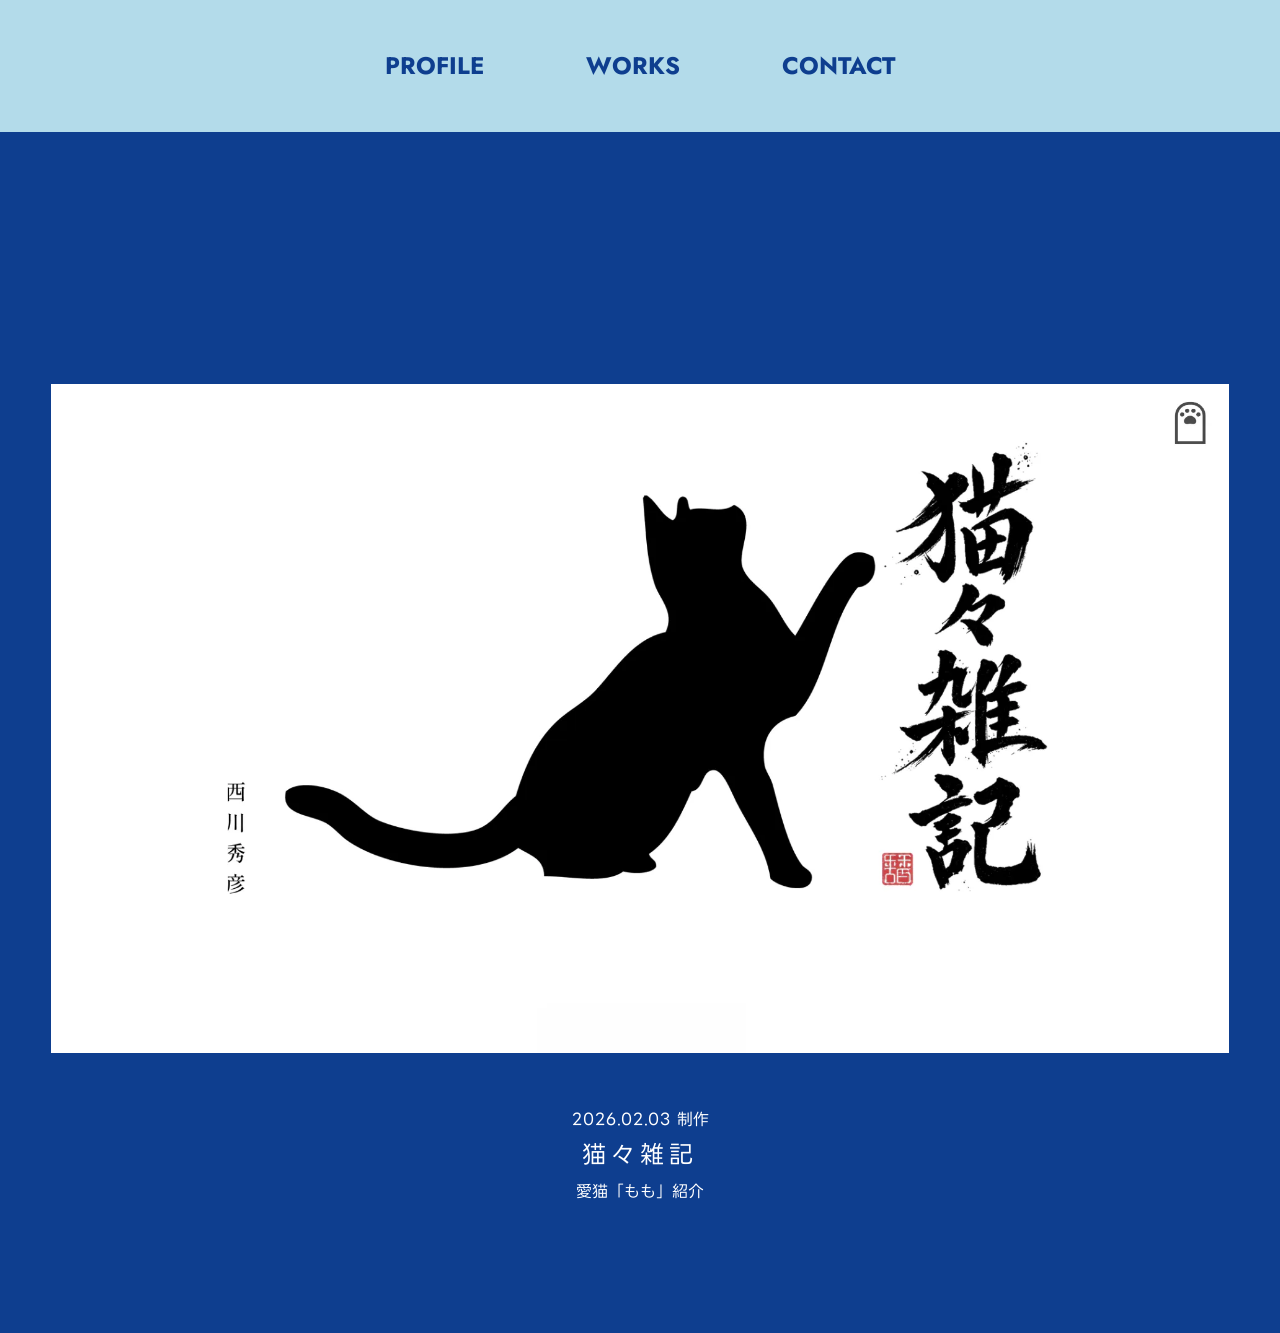
==== index3.html @ a08f2c5a "Add files via upload" ====
<!DOCTYPE html>
<html lang="ja">
<head>
    <meta charset="UTF-8">
    <meta name="viewport" content="width=device-width, initial-scale=1.0">
    <title>猫々雑記 portfolio</title>
    <link rel="stylesheet" href="destyle.css">
    <link rel="stylesheet" href="style.css">
    
    <link rel="preconnect" href="https://fonts.googleapis.com">
    <link rel="preconnect" href="https://fonts.gstatic.com" crossorigin>
    <link href="https://fonts.googleapis.com/css2?family=Jost:ital,wght@0,100..900;1,100..900&display=swap" rel="stylesheet">
    
    <link rel="preconnect" href="https://fonts.googleapis.com">
    <link rel="preconnect" href="https://fonts.gstatic.com" crossorigin>
    <link href="https://fonts.googleapis.com/css2?family=Jost:ital,wght@0,100..900;1,100..900&family=LINE+Seed+JP&display=swap" rel="stylesheet">
</head>
<body>
    <header>
        <div><a href="index.html#PROFILE">PROFILE</a></div>
        <div><a href="index.html#WORKS">WORKS</a></div>
        <div><a href="index.html#CONTACT">CONTACT</a></div>
    </header>
    <main>
        <a href="https://trim-d.com/momo/index.html" target="_blank"><img src="img/img002.webp"  class="imge2"></a>
        <div class="work2">
            <p>2026.02.03&nbsp;制作</p>
            <p class="title">猫々雑記</p>
            <p>愛猫「もも」紹介</p>
        </div>
    </main>
    <!-- スマホでもホバーさせる一行 -->
    <script>document.addEventListener('touchstart', function(){}, {passive: true});</script>
</body>
</html>
---- destyle.css ----
/*! destyle.css v4.0.1 | MIT License | https://github.com/nicolas-cusan/destyle.css */

/* Reset box-model and set borders */
/* ============================================ */

*,
::before,
::after {
  box-sizing: border-box;
  border-style: solid;
  border-width: 0;
  min-width: 0;
}

/* Document */
/* ============================================ */

/**
 * 1. Correct the line height in all browsers.
 * 2. Prevent adjustments of font size after orientation changes in iOS.
 * 3. Remove gray overlay on links for iOS.
 */

html {
  line-height: 1.15; /* 1 */
  -webkit-text-size-adjust: 100%; /* 2 */
  -webkit-tap-highlight-color: transparent; /* 3*/
}

/* Sections */
/* ============================================ */

/**
 * Remove the margin in all browsers.
 */

body {
  margin: 0;
}

/**
 * Render the `main` element consistently in IE.
 */

main {
  display: block;
}

/* Vertical rhythm */
/* ============================================ */

p,
table,
blockquote,
address,
pre,
iframe,
form,
figure,
dl {
  margin: 0;
}

/* Headings */
/* ============================================ */

h1,
h2,
h3,
h4,
h5,
h6 {
  font-size: inherit;
  font-weight: inherit;
  margin: 0;
}

/* Lists (enumeration) */
/* ============================================ */

ul,
ol {
  margin: 0;
  padding: 0;
  list-style: none;
}

/* Lists (definition) */
/* ============================================ */

dt {
  font-weight: bold;
}

dd {
  margin-left: 0;
}

/* Grouping content */
/* ============================================ */

/**
 * 1. Add the correct box sizing in Firefox.
 * 2. Show the overflow in Edge and IE.
 */

hr {
  box-sizing: content-box; /* 1 */
  height: 0; /* 1 */
  overflow: visible; /* 2 */
  border-top-width: 1px;
  margin: 0;
  clear: both;
  color: inherit;
}

/**
 * 1. Correct the inheritance and scaling of font size in all browsers.
 * 2. Correct the odd `em` font sizing in all browsers.
 */

pre {
  font-family: monospace, monospace; /* 1 */
  font-size: inherit; /* 2 */
}

address {
  font-style: inherit;
}

/* Text-level semantics */
/* ============================================ */

/**
 * Remove the gray background on active links in IE 10.
 */

a {
  background-color: transparent;
  text-decoration: none;
  color: inherit;
}

/**
 * 1. Remove the bottom border in Chrome 57-
 * 2. Add the correct text decoration in Chrome, Edge, IE, Opera, and Safari.
 */

abbr[title] {
  text-decoration: underline dotted; /* 2 */
}

/**
 * Add the correct font weight in Chrome, Edge, and Safari.
 */

b,
strong {
  font-weight: bolder;
}

/**
 * 1. Correct the inheritance and scaling of font size in all browsers.
 * 2. Correct the odd `em` font sizing in all browsers.
 */

code,
kbd,
samp {
  font-family: monospace, monospace; /* 1 */
  font-size: inherit; /* 2 */
}

/**
 * Add the correct font size in all browsers.
 */

small {
  font-size: 80%;
}

/**
 * Prevent `sub` and `sup` elements from affecting the line height in
 * all browsers.
 */

sub,
sup {
  font-size: 75%;
  line-height: 0;
  position: relative;
  vertical-align: baseline;
}

sub {
  bottom: -0.25em;
}

sup {
  top: -0.5em;
}

/* Replaced content */
/* ============================================ */

/**
 * Prevent vertical alignment issues.
 */

svg,
img,
embed,
object,
iframe {
  vertical-align: bottom;
}

/* Forms */
/* ============================================ */

/**
 * Reset form fields to make them styleable.
 * 1. Make form elements stylable across systems iOS especially.
 * 2. Inherit text-transform from parent.
 */

button,
input,
optgroup,
select,
textarea {
  -webkit-appearance: none; /* 1 */
  appearance: none;
  vertical-align: middle;
  color: inherit;
  font: inherit;
  background: transparent;
  padding: 0;
  margin: 0;
  border-radius: 0;
  text-align: inherit;
  text-transform: inherit; /* 2 */
}

/**
 * Correct cursors for clickable elements.
 */

button,
[type="button"],
[type="reset"],
[type="submit"] {
  cursor: pointer;
}

button:disabled,
[type="button"]:disabled,
[type="reset"]:disabled,
[type="submit"]:disabled {
  cursor: default;
}

/**
 * Improve outlines for Firefox and unify style with input elements & buttons.
 */

:-moz-focusring {
  outline: auto;
}

select:disabled {
  opacity: inherit;
}

/**
 * Remove padding
 */

option {
  padding: 0;
}

/**
 * Reset to invisible
 */

fieldset {
  margin: 0;
  padding: 0;
  min-width: 0;
}

legend {
  padding: 0;
}

/**
 * Add the correct vertical alignment in Chrome, Firefox, and Opera.
 */

progress {
  vertical-align: baseline;
}

/**
 * Remove the default vertical scrollbar in IE 10+.
 */

textarea {
  overflow: auto;
}

/**
 * Correct the cursor style of increment and decrement buttons in Chrome.
 */

[type="number"]::-webkit-inner-spin-button,
[type="number"]::-webkit-outer-spin-button {
  height: auto;
}

/**
 * Correct the outline style in Safari.
 */

[type="search"] {
  outline-offset: -2px; /* 1 */
}

/**
 * Remove the inner padding in Chrome and Safari on macOS.
 */

[type="search"]::-webkit-search-decoration {
  -webkit-appearance: none;
}

/**
 * 1. Correct the inability to style clickable types in iOS and Safari.
 * 2. Fix font inheritance.
 */

::-webkit-file-upload-button {
  -webkit-appearance: button; /* 1 */
  font: inherit; /* 2 */
}

/**
 * Fix appearance for Firefox
 */
[type="number"] {
  -moz-appearance: textfield;
}

/**
 * Clickable labels
 */

label[for] {
  cursor: pointer;
}

/* Interactive */
/* ============================================ */

/*
 * Add the correct display in Edge, IE 10+, and Firefox.
 */

details {
  display: block;
}

/*
 * Add the correct display in all browsers.
 */

summary {
  display: list-item;
}

/*
 * Remove outline for editable content.
 */

[contenteditable]:focus {
  outline: auto;
}

/* Tables */
/* ============================================ */

/**
1. Correct table border color inheritance in all Chrome and Safari.
*/

table {
  border-color: inherit; /* 1 */
  border-collapse: collapse;
}

caption {
  text-align: left;
}

td,
th {
  vertical-align: top;
  padding: 0;
}

th {
  text-align: left;
  font-weight: bold;
}
---- style.css ----
/* .jost-<uniquifier> {
  font-family: "Jost", sans-serif;
  font-optical-sizing: auto;
  font-weight: <weight>;
  font-style: normal;
} */
.line-seed-jp-regular {
  font-family: "LINE Seed JP", sans-serif;
  font-weight: 400;
  font-style: normal;
}


header {
  display: flex;
  justify-content: center;
  gap: 8%;
  font-family: "Jost", sans-serif;
  font-optical-sizing: auto;
  font-weight: bold;
  font-size: 24px;
  text-align: center;
  color: #0E3E8F;
  background-color: #B3DBEA;
  padding-top: 52px;
  padding-bottom: 52px;
  position: fixed; 
  width: 100%;
  z-index: 1000; /* ヘッダーを最前面に */
}
main {
  background-color: #0E3E8F;
  padding-top: 128px;
}
.for {
  background-color: #0E3E8F;
  padding-bottom: 128px;
}
.PROFILE {
  /* background-color: #0E3E8F; */
  color: #B3DBEA;
  font-family: "Jost", sans-serif;
  font-optical-sizing: auto;
  font-weight: bold;
  font-size: 64px;
  text-align: center;
  padding-top: 128px;
}
h2 {
  /* background-color: #0E3E8F; */
  color: #B3DBEA;
  font-family: "Jost", sans-serif;
  font-optical-sizing: auto;
  font-weight: bold;
  font-size: 64px;
  text-align: center;
  padding-top: 128px;
}
.character {
  display: flex;
  justify-content: center;
  padding-top: 48px;
}
h3 {
  font-family: "LINE Seed JP", sans-serif;
  font-weight: 400;
  font-style: normal;
  font-size: 24px;
  color: #ffffff;
  text-align: center;
  letter-spacing: 0.3em;
  padding-top: 64px;
}
.wide {
  font-family: "LINE Seed JP", sans-serif;
  font-weight: 400;
  font-style: normal;
  font-size: 16px;
  color: #ffffff;
  text-align: center;
  letter-spacing: 0.3em;
  line-height: 2;
  padding-top: 32px;
  margin-left: 4%;
  margin-right: 4%;
}
.narrow {
  font-family: "LINE Seed JP", sans-serif;
  font-weight: 400;
  font-style: normal;
  font-size: 16px;
  color: #ffffff;
  text-align: center;
  letter-spacing: 0.3em;
  line-height: 2;
  padding-top: 32px;
  margin-left: 4%;
  margin-right: 4%;
}
@media screen and (max-width: 700px) {
  .wide {
    display: none;
  }
}
@media screen and (min-width: 700px) {
  .narrow {
    display: none;
  }
  .for {
  background-color: #0E3E8F;
  padding-bottom: 600px;
  }
}
.work {
  font-family: "LINE Seed JP", sans-serif;
  font-weight: 400;
  font-style: normal;
  font-size: 16px;
  color: #ffffff;
  text-align: center;
  line-height: 1.8;
}
.work2 {
  font-family: "LINE Seed JP", sans-serif;
  font-weight: 400;
  font-style: normal;
  font-size: 16px;
  color: #ffffff;
  text-align: center;
  line-height: 1.8;
  padding-bottom: 128px;
}
.title {
  font-size: 24px;
  letter-spacing: 0.2em;
}
.works {
  margin: 48px;
  border: 1px solid #ffffff;
	width: 300px;
	height: 300px;
}
.workss {
  display: flex;
  justify-content: space-evenly;
  flex-wrap: wrap;
}
h4 {
  color: #ffffff;
  font-family: "Jost", sans-serif;
  font-optical-sizing: auto;
  font-weight: 500;
  font-size: 32px;
  text-align: center;
  padding-top: 48px;
  letter-spacing: 0.2em;
}
.mail {
  display: flex;
  justify-content: center;
  padding-top: 48px;
}
.line {
  display: flex;
  justify-content: center;
  margin-top: 48px;
  background: linear-gradient(
    to bottom,
    #0E3E8F 0%,
    #0E3E8F 30%,
    #B3DBEA 30%,
    #B3DBEA 100%
  );
  padding-bottom: 60px;
}




/* contact全体のスタイルを統一 */
/* CSSにおける* { }は、ウェブページ内のすべてのHTML要素にスタイルを適用する「ユニバーサルセレクター」です。 */
* {
    box-sizing: border-box; /* これで padding, border を含めたサイズ計算をする */
    margin: 0;
    padding: 0;
}

body {
  font-family: "LINE Seed JP", sans-serif;
  font-weight: 400;
  font-style: normal;
  text-align: center;
  margin: 0;
  padding: 0;
  overflow-x: hidden;/* hoverで増えた分をはみ出さない様にする */
}

/* フォームのタイトル */
h5 {
  margin-top: 64px;
  margin-bottom: 16px;
  font-size: 24px;
  color: rgb(255, 255, 255);
  letter-spacing: 0.3em;
}

/* フォーム全体のスタイル */
form {
  background-color: rgb(255, 255, 255);
  padding: 20px;
  width: 90%;
  max-width: 400px;
  margin: auto;
  border-radius: 10px;
  text-align: left;
}

/* ラベルのスタイル */
label {
  display: block;
  margin-top: 10px;
  font-weight: 600;
  color: #0E3E8F;
}

/* 入力欄のスタイル */
input, textarea {
  width: 100%; /* box-sizingが適用されるので、paddingやborder込みで100%に収まる */
  padding: 10px;
  margin-top: 5px;
  border: 1px solid #ccc;
  border-radius: 5px;
  font-size: 16px;
}

/* テキストエリアの高さを調整 */
textarea {
  resize: vertical;
  height: 120px;
}

/* 送信ボタンのスタイル */
button {
  background-color: #B3DBEA;
  color: #ffffff;
  border: none;
  padding: 10px;
  width: 100%;
  margin-top: 10px;
  border-radius: 5px;
  font-size: 16px;
  cursor: pointer;
  text-align: center;
}

/* ホバー時のボタンスタイル */
button:hover {
  background-color: #0E3E8F;
}

/* contact下の空き */
.aki {
  padding-bottom: 200px;
}


@media screen and (max-width: 600px) {
    form {
        padding: 15px;
        width: 95%;
    }
    button {
        font-size: 14px;
        padding: 8px;
    }
}
img:hover {
  filter: drop-shadow(4px 4px 4px lab(0% 0 0 / 0.5));
  transform:scale(1.2);
	transition:0.5s;
}
.imge {
  padding-top: 16px;
  padding-bottom: 16px;
  width: 90%;
}
.imge2 {
  width: 100vw;
  padding: 4%;
  margin-top: 16%;
}
.hov1:hover {
  filter: drop-shadow(4px 4px 4px rgba(0, 0, 0, 0.8));
  transform:scale(1.2);
	transition:0.5s;
}
.hov2:hover {
  filter: drop-shadow(4px 4px 4px rgba(0, 0, 0, 0.8));
  transform:scale(1.2);
	transition:0.5s;
}
.character {
  display: inline-block; /* 回転を確実にする */
  transition: transform 0.5s ease-in-out; /* 0.5秒かけてなめらかに回転 */
}

.character:hover {
  transform: rotate(720deg); /* ホバー時に360度回転 */
}
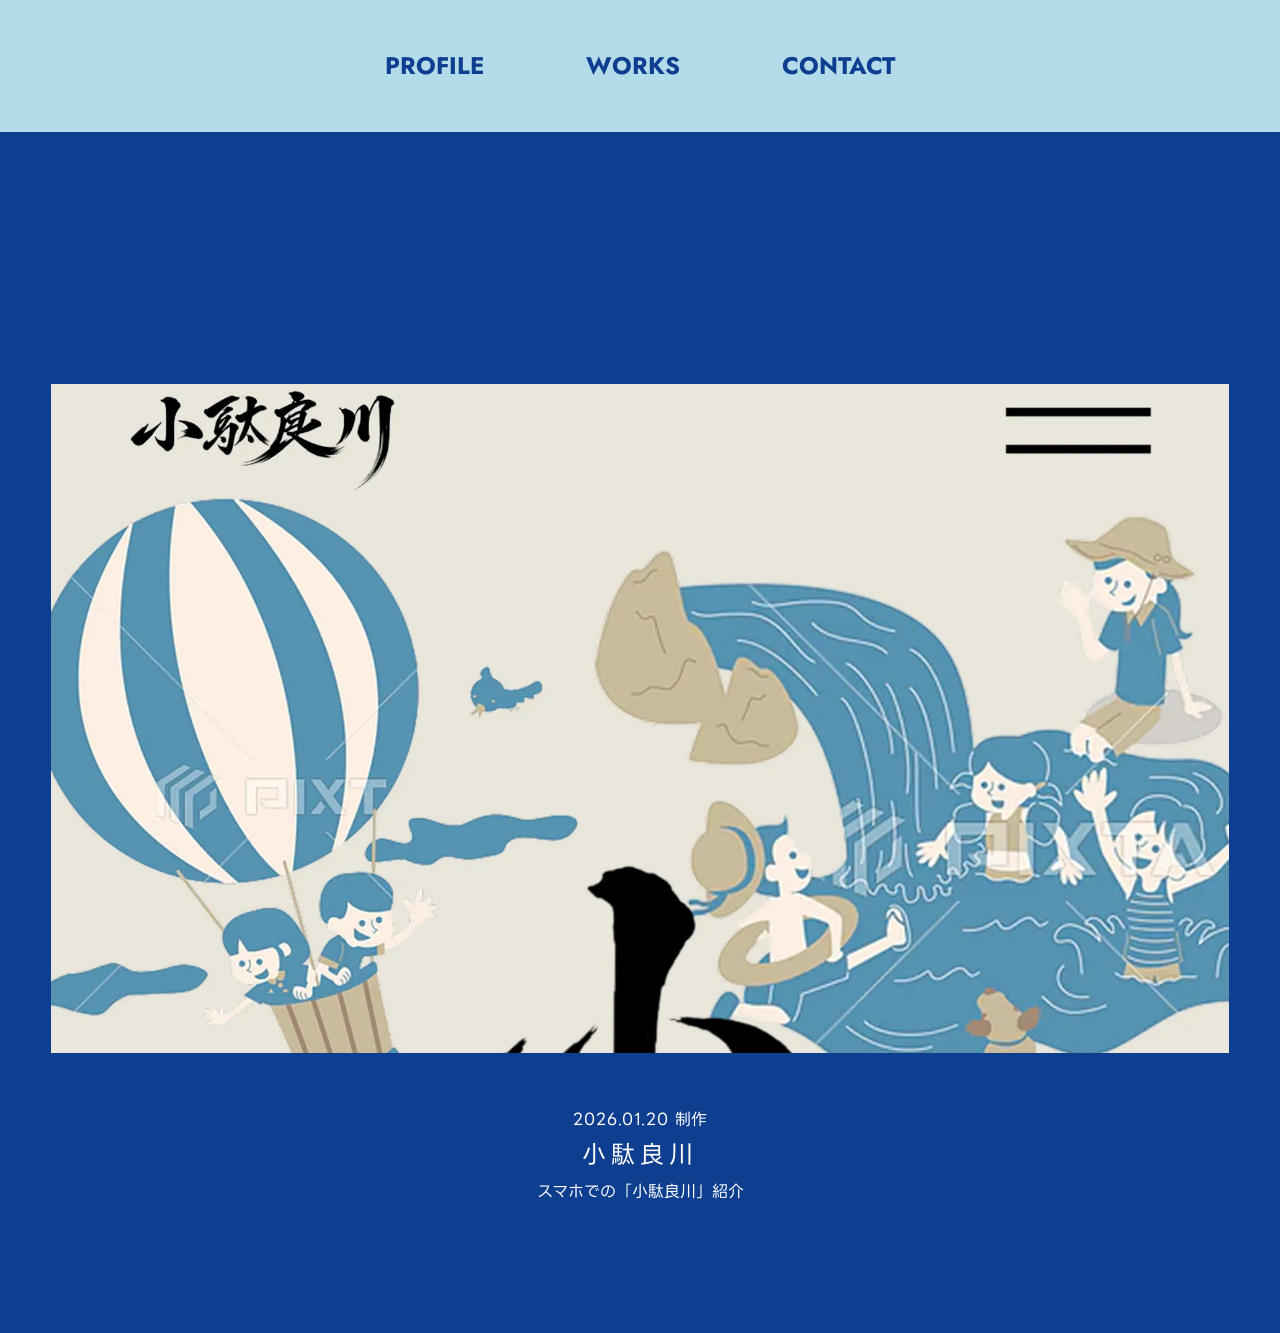
==== commit 4bb24bf3: "Add files via upload" ====
--- a/index3.html
+++ b/index3.html
@@ -3,7 +3,7 @@
 <head>
     <meta charset="UTF-8">
     <meta name="viewport" content="width=device-width, initial-scale=1.0">
-    <title>猫々雑記 portfolio</title>
+    <title>小駄良川 portfolio</title>
     <link rel="stylesheet" href="destyle.css">
     <link rel="stylesheet" href="style.css">
     
@@ -22,11 +22,11 @@
         <div><a href="index.html#CONTACT">CONTACT</a></div>
     </header>
     <main>
-        <a href="https://trim-d.com/momo/index.html" target="_blank"><img src="img/img002.webp"  class="imge2"></a>
+        <a href="https://trim-d.com/kodara/index.html" target="_blank"><img src="img/img003.webp"  class="imge2"></a>
         <div class="work2">
-            <p>2026.02.03&nbsp;制作</p>
-            <p class="title">猫々雑記</p>
-            <p>愛猫「もも」紹介</p>
+            <p>2026.01.20&nbsp;制作</p>
+            <p class="title">小駄良川</p>
+            <p>スマホでの「小駄良川」紹介</p>
         </div>
     </main>
     <!-- スマホでもホバーさせる一行 -->
--- a/style.css
+++ b/style.css
@@ -306,4 +306,28 @@
 
 .character:hover {
   transform: rotate(720deg); /* ホバー時に360度回転 */
+}
+
+
+
+
+@view-transition {
+  navigation: auto;
+}
+@keyframes reveal-circle {
+  from {
+    clip-path: circle(0% at 50% 50%);
+  }
+  to {
+    clip-path: circle(150% at 50% 50%);
+  }
+}
+
+::view-transition-new(root) {
+  animation: reveal-circle 1s ease-in-out;
+}
+
+::view-transition-old(root) {
+  animation: none;
+  opacity: 1;
 }
